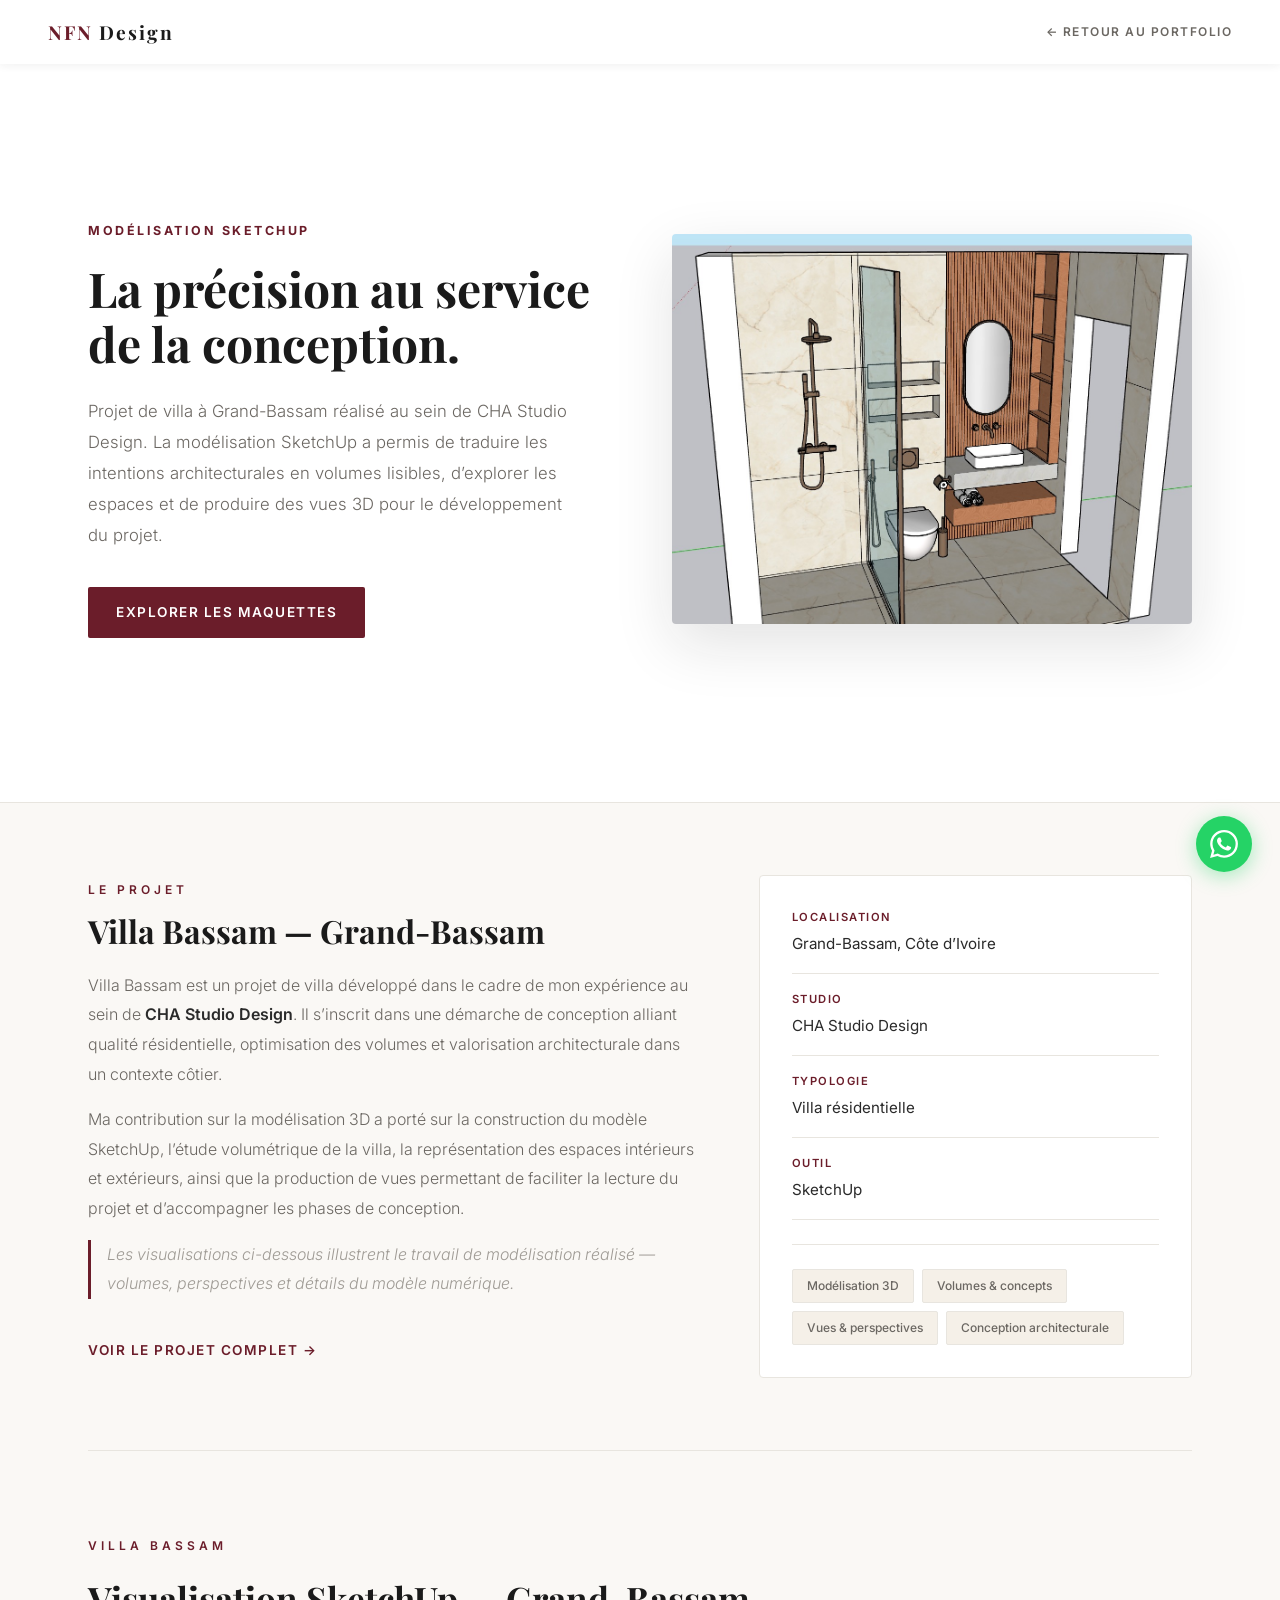
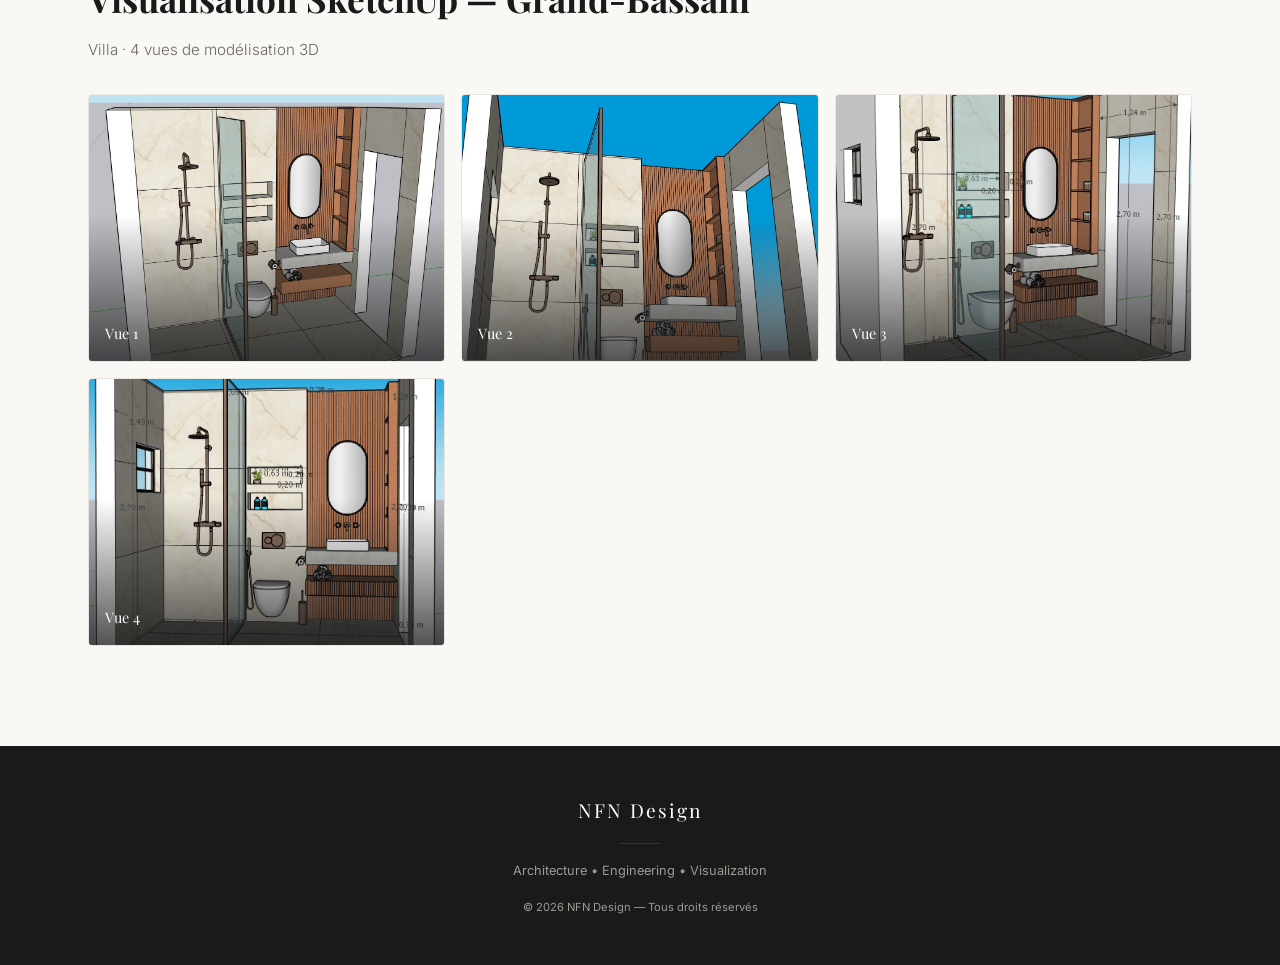
==== modelisation.html @ b58ae5bc "Add NFN Design portfolio site with project pages and assets. Co-authored-by: Cursor <cursoragent@cur" ====
<!DOCTYPE html>
<html lang="fr">
<head>
<meta charset="UTF-8">
<meta name="viewport" content="width=device-width, initial-scale=1.0">
<title>Modélisation SketchUp | NFN Design</title>
<meta name="description" content="Modélisation 3D SketchUp — Villa Bassam. NFN Design, Ndeye Fatim Ndoye.">
<link rel="preconnect" href="https://fonts.googleapis.com">
<link rel="preconnect" href="https://fonts.gstatic.com" crossorigin>
<link href="https://fonts.googleapis.com/css2?family=Playfair+Display:ital,wght@0,400;0,600;0,700;1,400&family=Inter:wght@300;400;500;600;700&display=swap" rel="stylesheet">
<link rel="stylesheet" href="css/modelisation.css">
</head>
<body>

<nav class="nav">
  <a href="index.html" class="nav-logo">NFN <span>Design</span></a>
  <a href="index.html#portfolio" class="nav-back">← Retour au portfolio</a>
</nav>

<header class="model-hero">
  <div class="model-hero-inner">
    <div class="model-hero-text">
      <span class="model-hero-eyebrow">Modélisation SketchUp</span>
      <h1 class="model-hero-title">La précision au service de la conception.</h1>
      <p class="model-hero-desc">
        Projet de villa à Grand-Bassam réalisé au sein de CHA Studio Design. La modélisation SketchUp a permis de traduire les intentions architecturales en volumes lisibles, d’explorer les espaces et de produire des vues 3D pour le développement du projet.
      </p>
      <a href="#maquettes" class="model-hero-cta">Explorer les maquettes</a>
    </div>
    <div class="model-hero-visual">
      <img src="images/autres%20projets/Villa%20Bassam/VISUALISATION%20SKETCHUP/sketchup-1.jpeg" alt="Villa Bassam — modélisation SketchUp">
    </div>
  </div>
</header>

<main class="model-body" id="maquettes">
  <section class="model-about">
    <div class="model-about-grid">
      <div class="model-about-text">
        <div class="section-label">Le projet</div>
        <h2>Villa Bassam — Grand-Bassam</h2>
        <p>
          Villa Bassam est un projet de villa développé dans le cadre de mon expérience au sein de <strong>CHA Studio Design</strong>. Il s’inscrit dans une démarche de conception alliant qualité résidentielle, optimisation des volumes et valorisation architecturale dans un contexte côtier.
        </p>
        <p>
          Ma contribution sur la modélisation 3D a porté sur la construction du modèle SketchUp, l’étude volumétrique de la villa, la représentation des espaces intérieurs et extérieurs, ainsi que la production de vues permettant de faciliter la lecture du projet et d’accompagner les phases de conception.
        </p>
        <p class="model-about-note">
          Les visualisations ci-dessous illustrent le travail de modélisation réalisé — volumes, perspectives et détails du modèle numérique.
        </p>
        <a href="projet.html?p=villa-bassam" class="model-about-link">Voir le projet complet →</a>
      </div>
      <div class="model-about-meta">
        <div class="model-meta-item">
          <span class="model-meta-label">Localisation</span>
          <span class="model-meta-value">Grand-Bassam, Côte d’Ivoire</span>
        </div>
        <div class="model-meta-item">
          <span class="model-meta-label">Studio</span>
          <span class="model-meta-value">CHA Studio Design</span>
        </div>
        <div class="model-meta-item">
          <span class="model-meta-label">Typologie</span>
          <span class="model-meta-value">Villa résidentielle</span>
        </div>
        <div class="model-meta-item">
          <span class="model-meta-label">Outil</span>
          <span class="model-meta-value">SketchUp</span>
        </div>
        <div class="model-missions">
          <span class="model-mission-tag">Modélisation 3D</span>
          <span class="model-mission-tag">Volumes &amp; concepts</span>
          <span class="model-mission-tag">Vues &amp; perspectives</span>
          <span class="model-mission-tag">Conception architecturale</span>
        </div>
      </div>
    </div>
  </section>

  <section class="model-section">
    <div class="model-section-header">
      <div class="section-label">Villa Bassam</div>
      <h2>Visualisation SketchUp — Grand-Bassam</h2>
      <p>Villa · 4 vues de modélisation 3D</p>
    </div>
    <div class="gallery-grid gallery-grid--3" id="gallery-bassam"></div>
  </section>
</main>

<footer class="footer">
  <div class="footer-name">NFN Design</div>
  <div class="footer-line"></div>
  <p class="footer-text">Architecture • Engineering • Visualization</p>
  <p class="footer-text" style="font-size:0.7rem;margin-top:16px;">&copy; 2026 NFN Design — Tous droits réservés</p>
</footer>

<div class="lightbox" id="lightbox" aria-hidden="true">
  <button class="lightbox-close" id="lightboxClose" aria-label="Fermer">&times;</button>
  <div class="lightbox-title" id="lightboxTitle"></div>
  <div class="lightbox-content">
    <img class="lightbox-img" id="lightboxImg" src="" alt="">
  </div>
  <div class="lightbox-controls">
    <button class="lightbox-btn" id="lightboxZoomOut" aria-label="Zoom arrière">−</button>
    <button class="lightbox-btn" id="lightboxZoomReset" aria-label="Réinitialiser">100%</button>
    <button class="lightbox-btn" id="lightboxZoomIn" aria-label="Zoom avant">+</button>
  </div>
</div>

<a href="https://wa.me/221772346735?text=Bonjour%20Ndeye%20Fatim%2C%20je%20souhaite%20discuter%20d%27un%20projet." class="whatsapp-float" target="_blank" rel="noopener noreferrer" aria-label="WhatsApp">
  <svg viewBox="0 0 24 24" xmlns="http://www.w3.org/2000/svg"><path d="M17.472 14.382c-.297-.149-1.758-.867-2.03-.967-.273-.099-.471-.148-.67.15-.197.297-.767.966-.94 1.164-.173.199-.347.223-.644.075-.297-.15-1.255-.463-2.39-1.475-.883-.788-1.48-1.761-1.653-2.059-.173-.297-.018-.458.13-.606.134-.133.298-.347.446-.52.149-.174.198-.298.298-.497.099-.198.05-.371-.025-.52-.075-.149-.669-1.612-.916-2.207-.242-.579-.487-.5-.669-.51-.173-.008-.371-.01-.57-.01-.198 0-.52.074-.792.372-.272.297-1.04 1.016-1.04 2.479 0 1.462 1.065 2.875 1.213 3.074.149.198 2.096 3.2 5.077 4.487.709.306 1.262.489 1.694.625.712.227 1.36.195 1.871.118.571-.085 1.758-.719 2.006-1.413.248-.694.248-1.289.173-1.413-.074-.124-.272-.198-.57-.347m-5.421 7.403h-.004a9.87 9.87 0 01-5.031-1.378l-.361-.214-3.741.982.998-3.648-.235-.374a9.86 9.86 0 01-1.51-5.26c.001-5.45 4.436-9.884 9.888-9.884 2.64 0 5.122 1.03 6.988 2.898a9.825 9.825 0 012.893 6.994c-.003 5.45-4.435 9.884-9.884 9.884m8.413-18.297A11.815 11.815 0 0012.05 0C5.495 0 .16 5.335.157 11.892c0 2.096.547 4.142 1.588 5.945L.057 24l6.305-1.654a11.882 11.882 0 005.683 1.448h.005c6.554 0 11.89-5.335 11.893-11.893a11.821 11.821 0 00-3.48-8.413z"/></svg>
</a>

<script src="js/modelisation-page.js"></script>
</body>
</html>
---- css/modelisation.css ----
*, *::before, *::after { margin: 0; padding: 0; box-sizing: border-box; }
:root {
  --bordeaux: #6B1D2A;
  --bordeaux-light: #8A2A3A;
  --sand: #D4C5A9;
  --beige: #F5F0E8;
  --off-white: #FAF8F5;
  --gray-light: #E8E5DF;
  --gray: #9E9A94;
  --gray-dark: #6B6762;
  --black: #1A1A1A;
  --black-light: #2A2A2A;
  --white: #FFFFFF;
  --font-serif: 'Playfair Display', Georgia, serif;
  --font-sans: 'Inter', -apple-system, BlinkMacSystemFont, 'Segoe UI', sans-serif;
  --transition: 0.4s cubic-bezier(0.25, 0.46, 0.45, 0.94);
  --shadow-md: 0 8px 30px rgba(26,26,26,0.08);
  --shadow-lg: 0 20px 60px rgba(26,26,26,0.12);
}
html { scroll-behavior: smooth; }
body {
  font-family: var(--font-sans);
  color: var(--black-light);
  background: var(--off-white);
  line-height: 1.7;
  -webkit-font-smoothing: antialiased;
}
a { text-decoration: none; color: inherit; }

.nav {
  position: fixed; top: 0; left: 0; right: 0; z-index: 1000;
  padding: 0 48px; height: 64px;
  display: flex; align-items: center; justify-content: space-between;
  background: rgba(255,255,255,0.95);
  backdrop-filter: blur(20px); -webkit-backdrop-filter: blur(20px);
  box-shadow: 0 2px 8px rgba(26,26,26,0.06);
}
.nav-logo {
  font-family: var(--font-serif);
  font-size: 1.2rem; font-weight: 700;
  color: var(--bordeaux); letter-spacing: 2px;
}
.nav-logo span { color: var(--black); }
.nav-back {
  font-size: 0.75rem; font-weight: 600; text-transform: uppercase;
  letter-spacing: 1.5px; color: var(--gray-dark);
  transition: color var(--transition);
}
.nav-back:hover { color: var(--bordeaux); }

/* Split hero — style SketchUp */
.model-hero {
  margin-top: 64px;
  background: var(--white);
  border-bottom: 1px solid var(--gray-light);
}
.model-hero-inner {
  max-width: 1200px; margin: 0 auto;
  display: grid; grid-template-columns: 1fr 1fr;
  gap: 64px; align-items: center;
  padding: 72px 48px 80px;
  min-height: min(82vh, 760px);
}
.model-hero-eyebrow {
  display: block;
  font-size: 0.78rem; font-weight: 700;
  text-transform: uppercase; letter-spacing: 2.5px;
  color: var(--bordeaux); margin-bottom: 20px;
}
.model-hero-title {
  font-family: var(--font-serif);
  font-size: clamp(2rem, 4vw, 3rem);
  font-weight: 700; line-height: 1.15;
  color: var(--black); margin-bottom: 24px;
}
.model-hero-desc {
  font-size: 1.05rem; font-weight: 300;
  color: var(--gray-dark); line-height: 1.85;
  max-width: 480px; margin-bottom: 36px;
}
.model-hero-cta {
  display: inline-flex; align-items: center; gap: 8px;
  padding: 14px 28px;
  background: var(--bordeaux); color: var(--white);
  font-size: 0.85rem; font-weight: 600;
  text-transform: uppercase; letter-spacing: 1.5px;
  border-radius: 2px;
  transition: all var(--transition);
}
.model-hero-cta:hover {
  background: var(--bordeaux-light);
  transform: translateY(-2px);
  box-shadow: 0 8px 24px rgba(107,29,42,0.25);
}
.model-hero-visual {
  position: relative;
}
.model-hero-visual img {
  width: 100%; height: auto; display: block;
  border-radius: 4px;
  box-shadow: var(--shadow-lg);
  object-fit: cover;
  aspect-ratio: 4/3;
}
.model-hero-visual::after {
  content: '';
  position: absolute; inset: 12px -12px -12px 12px;
  border: 1px solid var(--sand);
  border-radius: 4px; z-index: -1;
}

.model-body { padding: 0 48px 100px; max-width: 1200px; margin: 0 auto; }

.model-about {
  padding-top: 72px;
  border-bottom: 1px solid var(--gray-light);
  padding-bottom: 72px;
}
.model-about-grid {
  display: grid; grid-template-columns: 1.4fr 1fr;
  gap: 64px; align-items: start;
}
.model-about-text h2 {
  font-family: var(--font-serif);
  font-size: clamp(1.5rem, 2.5vw, 2rem);
  font-weight: 700; color: var(--black);
  margin-bottom: 20px; line-height: 1.2;
}
.model-about-text p {
  font-size: 1rem; font-weight: 300;
  color: var(--gray-dark); line-height: 1.85;
  margin-bottom: 16px;
}
.model-about-text p strong { font-weight: 600; color: var(--black-light); }
.model-about-note {
  font-style: italic; color: var(--gray) !important;
  padding-left: 16px; border-left: 3px solid var(--bordeaux);
  margin-top: 8px !important;
}
.model-about-link {
  display: inline-block; margin-top: 24px;
  font-size: 0.85rem; font-weight: 600;
  text-transform: uppercase; letter-spacing: 1.5px;
  color: var(--bordeaux);
  transition: color var(--transition);
}
.model-about-link:hover { color: var(--bordeaux-light); }
.model-about-meta {
  background: var(--white);
  border: 1px solid var(--gray-light);
  border-radius: 4px;
  padding: 32px;
}
.model-meta-item {
  display: flex; flex-direction: column; gap: 4px;
  padding-bottom: 16px; margin-bottom: 16px;
  border-bottom: 1px solid var(--gray-light);
}
.model-meta-item:last-of-type { border-bottom: none; margin-bottom: 0; padding-bottom: 0; }
.model-meta-label {
  font-size: 0.7rem; font-weight: 600;
  text-transform: uppercase; letter-spacing: 1.5px;
  color: var(--bordeaux);
}
.model-meta-value {
  font-size: 0.95rem; color: var(--black-light); font-weight: 400;
}
.model-missions {
  display: flex; flex-wrap: wrap; gap: 8px;
  margin-top: 24px; padding-top: 24px;
  border-top: 1px solid var(--gray-light);
}
.model-mission-tag {
  font-size: 0.75rem; font-weight: 500;
  padding: 6px 14px;
  background: var(--beige);
  border: 1px solid var(--gray-light);
  border-radius: 2px; color: var(--gray-dark);
}

.model-section { padding-top: 80px; }
.model-section-header { margin-bottom: 32px; }
.section-label {
  display: inline-block;
  font-size: 0.75rem; font-weight: 600; text-transform: uppercase;
  letter-spacing: 4px; color: var(--bordeaux); margin-bottom: 12px;
}
.model-section-header h2 {
  font-family: var(--font-serif);
  font-size: clamp(1.6rem, 3vw, 2.2rem);
  font-weight: 700; color: var(--black);
  margin-bottom: 8px;
}
.model-section-header p {
  font-size: 0.95rem; color: var(--gray-dark); font-weight: 300;
}

.gallery-grid {
  display: grid; grid-template-columns: repeat(4, 1fr);
  gap: 16px;
}
.gallery-grid--3 { grid-template-columns: repeat(3, 1fr); }
.gallery-item {
  position: relative; aspect-ratio: 4/3;
  border-radius: 4px; overflow: hidden;
  cursor: pointer; border: 1px solid var(--gray-light);
  background: var(--beige);
  transition: all var(--transition);
}
.gallery-item:hover { transform: translateY(-4px); box-shadow: var(--shadow-md); }
.gallery-item img {
  width: 100%; height: 100%; object-fit: cover; display: block;
  transition: transform 0.5s ease;
}
.gallery-item:hover img { transform: scale(1.05); }
.gallery-item-overlay {
  position: absolute; inset: 0;
  background: linear-gradient(to top, rgba(26,26,26,0.75) 0%, transparent 55%);
  display: flex; flex-direction: column; justify-content: flex-end;
  padding: 16px; pointer-events: none;
}
.gallery-item-overlay span {
  font-family: var(--font-serif); color: var(--white);
  font-size: 0.9rem;
}

.footer {
  background: var(--black); color: var(--sand);
  text-align: center; padding: 48px 24px;
}
.footer-name {
  font-family: var(--font-serif); font-size: 1.2rem;
  color: var(--white); letter-spacing: 2px; margin-bottom: 8px;
}
.footer-line { width: 40px; height: 1px; background: var(--bordeaux); margin: 16px auto; }
.footer-text { font-size: 0.8rem; color: var(--gray); }

.lightbox {
  position: fixed; inset: 0; z-index: 9999;
  background: rgba(26,26,26,0.95);
  display: flex; flex-direction: column; align-items: center; justify-content: center;
  opacity: 0; visibility: hidden; transition: opacity 0.3s ease;
}
.lightbox.open { opacity: 1; visibility: visible; }
.lightbox-content {
  max-width: 90vw; max-height: 75vh; overflow: auto;
  display: flex; align-items: center; justify-content: center;
}
.lightbox-img { max-width: 100%; max-height: 75vh; transition: transform 0.2s ease; }
.lightbox-close {
  position: absolute; top: 24px; right: 24px;
  width: 44px; height: 44px; border: 1px solid rgba(255,255,255,0.3);
  background: transparent; color: var(--white); font-size: 1.5rem;
  cursor: pointer; border-radius: 50%;
}
.lightbox-close:hover { background: var(--bordeaux); border-color: var(--bordeaux); }
.lightbox-title {
  position: absolute; top: 24px; left: 48px;
  color: var(--white); font-size: 0.9rem; font-weight: 500;
}
.lightbox-controls {
  position: absolute; bottom: 32px; left: 50%; transform: translateX(-50%);
  display: flex; gap: 8px;
}
.lightbox-btn {
  padding: 8px 16px; background: rgba(255,255,255,0.1);
  border: 1px solid rgba(255,255,255,0.3); color: var(--white);
  cursor: pointer; font-size: 0.85rem; border-radius: 2px;
}
.lightbox-btn:hover { background: var(--bordeaux); border-color: var(--bordeaux); }

.whatsapp-float {
  position: fixed; bottom: 28px; right: 28px; z-index: 900;
  width: 56px; height: 56px; background: #25D366; border-radius: 50%;
  display: flex; align-items: center; justify-content: center;
  box-shadow: 0 4px 20px rgba(37,211,102,0.4);
}
.whatsapp-float svg { width: 28px; height: 28px; fill: white; }

@media (max-width: 900px) {
  .model-hero-inner { grid-template-columns: 1fr; gap: 40px; min-height: auto; padding: 48px 24px 56px; }
  .model-hero-visual { order: -1; }
  .model-about-grid { grid-template-columns: 1fr; gap: 32px; }
  .model-about { padding-top: 48px; padding-bottom: 48px; }
  .gallery-grid { grid-template-columns: repeat(2, 1fr); }
  .model-body { padding: 0 24px 80px; }
  .nav { padding: 0 24px; }
}
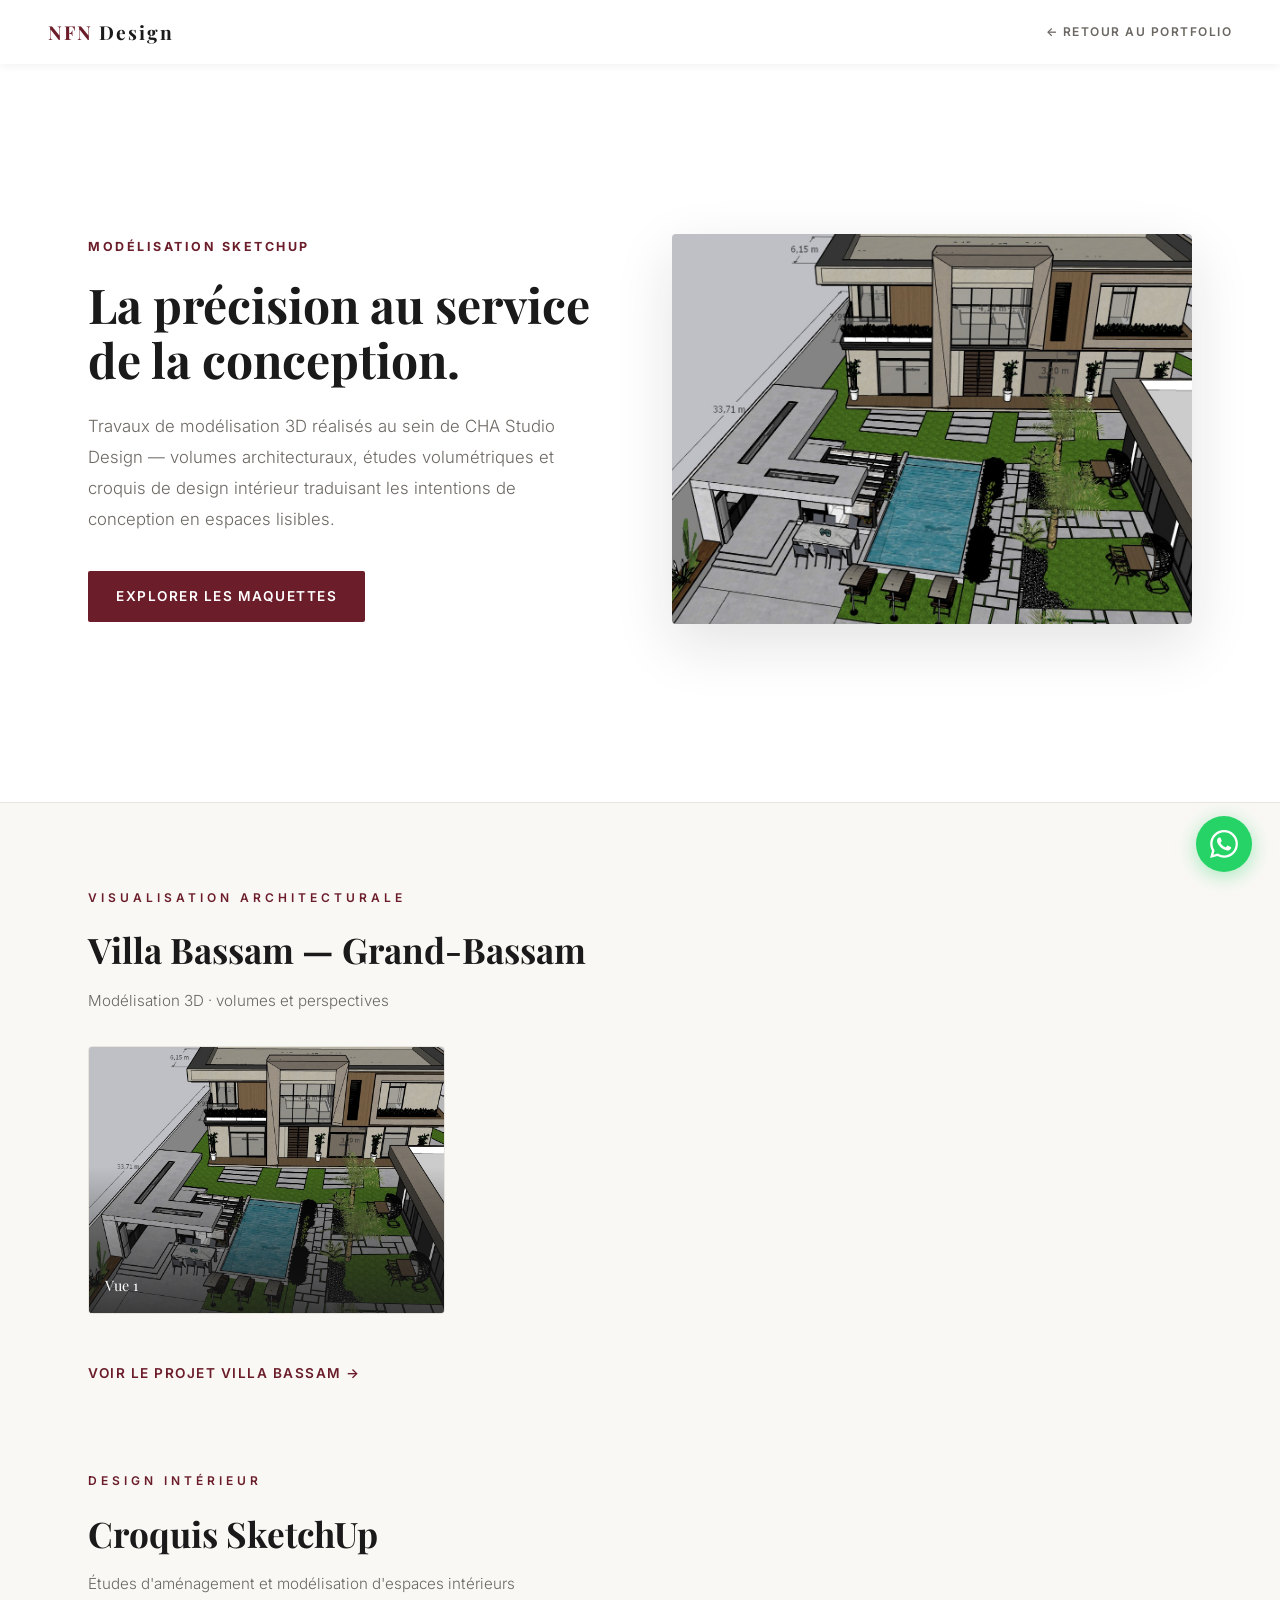
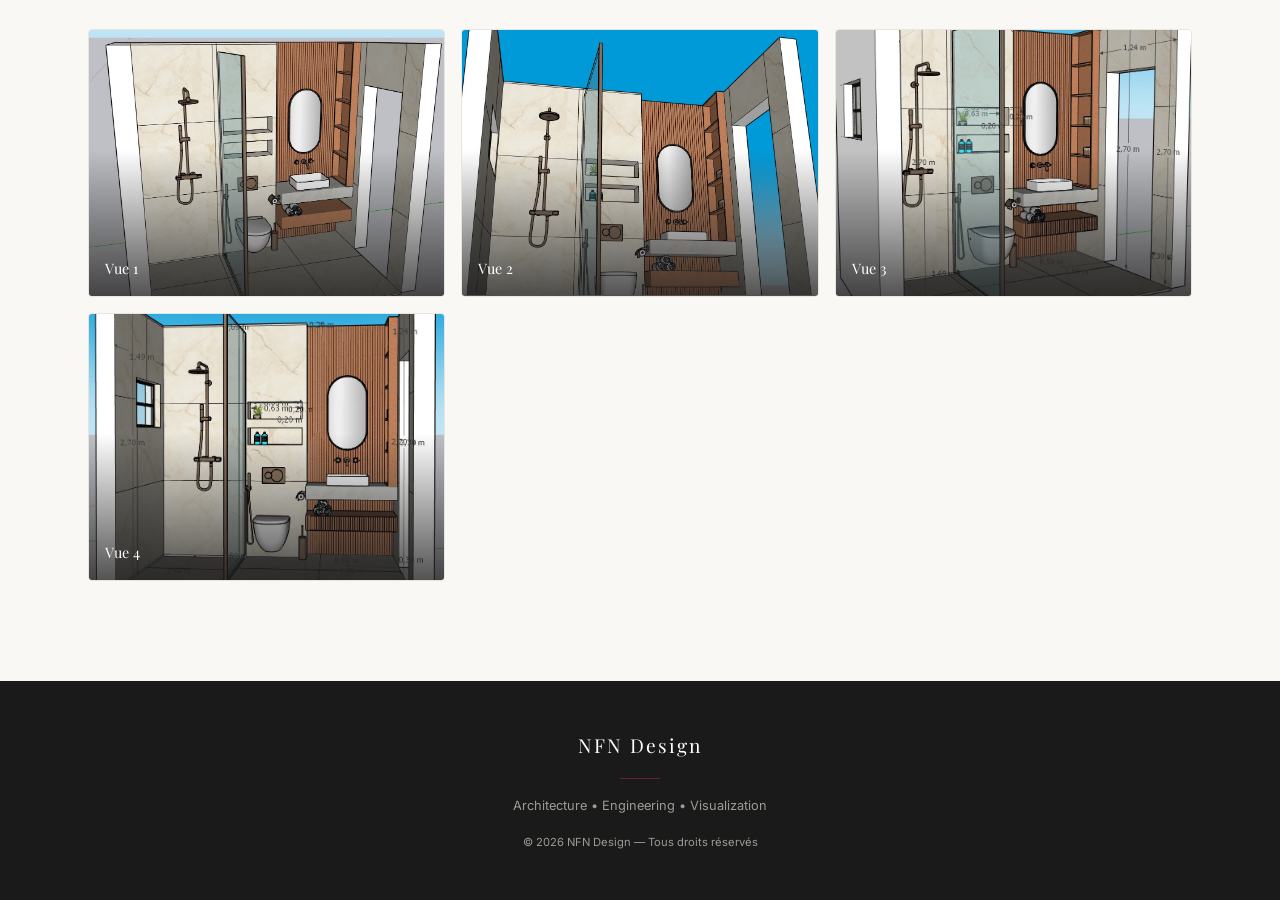
==== commit dd7a5f63: "Apply portfolio review feedback across pages and project data. Protect Green technical plans with li" ====
--- a/modelisation.html
+++ b/modelisation.html
@@ -4,7 +4,7 @@
 <meta charset="UTF-8">
 <meta name="viewport" content="width=device-width, initial-scale=1.0">
 <title>Modélisation SketchUp | NFN Design</title>
-<meta name="description" content="Modélisation 3D SketchUp — Villa Bassam. NFN Design, Ndeye Fatim Ndoye.">
+<meta name="description" content="Modélisation 3D SketchUp — volumes architecturaux et croquis design intérieur. NFN Design, Ndeye Fatim Ndoye.">
 <link rel="preconnect" href="https://fonts.googleapis.com">
 <link rel="preconnect" href="https://fonts.gstatic.com" crossorigin>
 <link href="https://fonts.googleapis.com/css2?family=Playfair+Display:ital,wght@0,400;0,600;0,700;1,400&family=Inter:wght@300;400;500;600;700&display=swap" rel="stylesheet">
@@ -23,67 +23,36 @@
       <span class="model-hero-eyebrow">Modélisation SketchUp</span>
       <h1 class="model-hero-title">La précision au service de la conception.</h1>
       <p class="model-hero-desc">
-        Projet de villa à Grand-Bassam réalisé au sein de CHA Studio Design. La modélisation SketchUp a permis de traduire les intentions architecturales en volumes lisibles, d’explorer les espaces et de produire des vues 3D pour le développement du projet.
+        Travaux de modélisation 3D réalisés au sein de CHA Studio Design — volumes architecturaux, études volumétriques et croquis de design intérieur traduisant les intentions de conception en espaces lisibles.
       </p>
       <a href="#maquettes" class="model-hero-cta">Explorer les maquettes</a>
     </div>
     <div class="model-hero-visual">
-      <img src="images/autres%20projets/Villa%20Bassam/VISUALISATION%20SKETCHUP/sketchup-1.jpeg" alt="Villa Bassam — modélisation SketchUp">
+      <img src="images/autres%20projets/Villa%20Bassam/rendu-1.jpeg" alt="Modélisation SketchUp — volumes architecturaux">
     </div>
   </div>
 </header>
 
 <main class="model-body" id="maquettes">
-  <section class="model-about">
-    <div class="model-about-grid">
-      <div class="model-about-text">
-        <div class="section-label">Le projet</div>
-        <h2>Villa Bassam — Grand-Bassam</h2>
-        <p>
-          Villa Bassam est un projet de villa développé dans le cadre de mon expérience au sein de <strong>CHA Studio Design</strong>. Il s’inscrit dans une démarche de conception alliant qualité résidentielle, optimisation des volumes et valorisation architecturale dans un contexte côtier.
-        </p>
-        <p>
-          Ma contribution sur la modélisation 3D a porté sur la construction du modèle SketchUp, l’étude volumétrique de la villa, la représentation des espaces intérieurs et extérieurs, ainsi que la production de vues permettant de faciliter la lecture du projet et d’accompagner les phases de conception.
-        </p>
-        <p class="model-about-note">
-          Les visualisations ci-dessous illustrent le travail de modélisation réalisé — volumes, perspectives et détails du modèle numérique.
-        </p>
-        <a href="projet.html?p=villa-bassam" class="model-about-link">Voir le projet complet →</a>
-      </div>
-      <div class="model-about-meta">
-        <div class="model-meta-item">
-          <span class="model-meta-label">Localisation</span>
-          <span class="model-meta-value">Grand-Bassam, Côte d’Ivoire</span>
-        </div>
-        <div class="model-meta-item">
-          <span class="model-meta-label">Studio</span>
-          <span class="model-meta-value">CHA Studio Design</span>
-        </div>
-        <div class="model-meta-item">
-          <span class="model-meta-label">Typologie</span>
-          <span class="model-meta-value">Villa résidentielle</span>
-        </div>
-        <div class="model-meta-item">
-          <span class="model-meta-label">Outil</span>
-          <span class="model-meta-value">SketchUp</span>
-        </div>
-        <div class="model-missions">
-          <span class="model-mission-tag">Modélisation 3D</span>
-          <span class="model-mission-tag">Volumes &amp; concepts</span>
-          <span class="model-mission-tag">Vues &amp; perspectives</span>
-          <span class="model-mission-tag">Conception architecturale</span>
-        </div>
-      </div>
+  <section class="model-section">
+    <div class="model-section-header">
+      <div class="section-label">Visualisation architecturale</div>
+      <h2>Villa Bassam — Grand-Bassam</h2>
+      <p>Modélisation 3D · volumes et perspectives</p>
     </div>
+    <div class="gallery-grid gallery-grid--3" id="gallery-archi"></div>
+    <p class="model-section-link-wrap">
+      <a href="projet.html?p=villa-bassam" class="model-about-link">Voir le projet Villa Bassam →</a>
+    </p>
   </section>
 
   <section class="model-section">
     <div class="model-section-header">
-      <div class="section-label">Villa Bassam</div>
-      <h2>Visualisation SketchUp — Grand-Bassam</h2>
-      <p>Villa · 4 vues de modélisation 3D</p>
+      <div class="section-label">Design intérieur</div>
+      <h2>Croquis SketchUp</h2>
+      <p>Études d'aménagement et modélisation d'espaces intérieurs</p>
     </div>
-    <div class="gallery-grid gallery-grid--3" id="gallery-bassam"></div>
+    <div class="gallery-grid gallery-grid--3" id="gallery-interior"></div>
   </section>
 </main>
 
--- a/css/modelisation.css
+++ b/css/modelisation.css
@@ -145,6 +145,7 @@
   transition: color var(--transition);
 }
 .model-about-link:hover { color: var(--bordeaux-light); }
+.model-section-link-wrap { margin-top: 24px; }
 .model-about-meta {
   background: var(--white);
   border: 1px solid var(--gray-light);
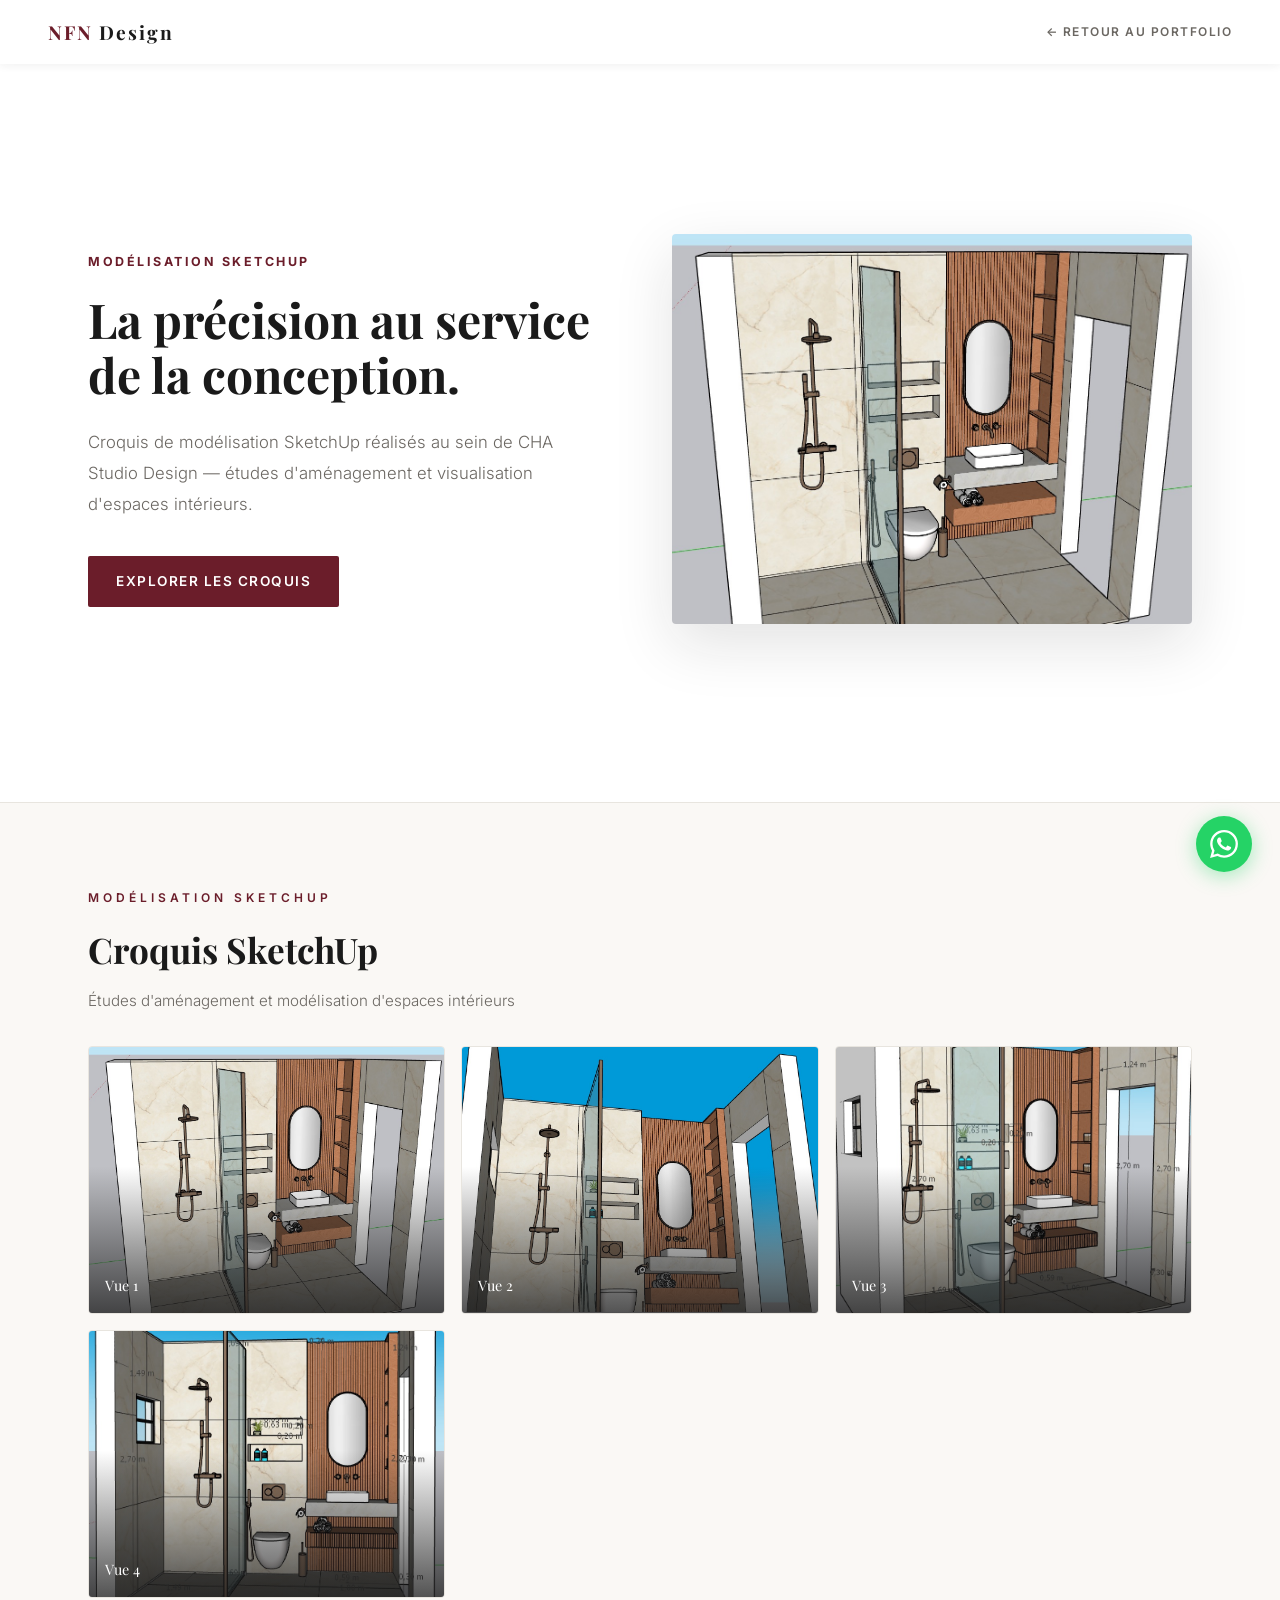
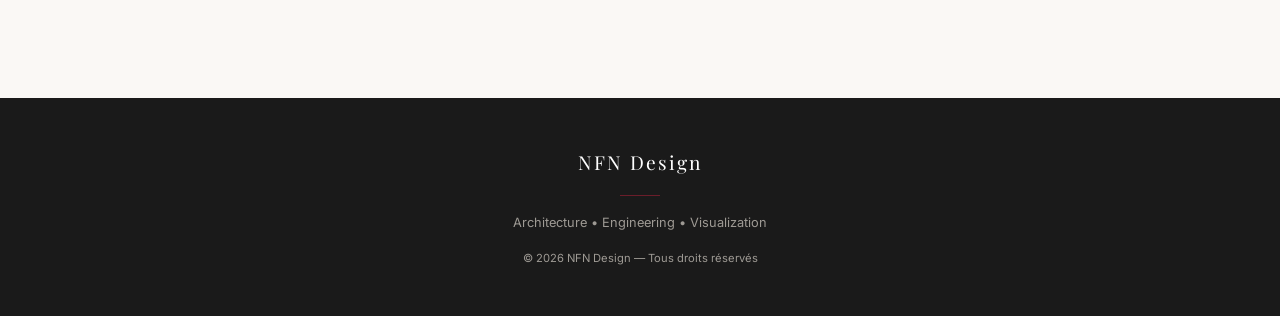
==== commit 9b6e669b: "Remove empty Plans section and simplify SketchUp page to croquis only. Drop the homepage architectur" ====
--- a/modelisation.html
+++ b/modelisation.html
@@ -4,7 +4,7 @@
 <meta charset="UTF-8">
 <meta name="viewport" content="width=device-width, initial-scale=1.0">
 <title>Modélisation SketchUp | NFN Design</title>
-<meta name="description" content="Modélisation 3D SketchUp — volumes architecturaux et croquis design intérieur. NFN Design, Ndeye Fatim Ndoye.">
+<meta name="description" content="Modélisation 3D SketchUp — croquis design intérieur. NFN Design, Ndeye Fatim Ndoye.">
 <link rel="preconnect" href="https://fonts.googleapis.com">
 <link rel="preconnect" href="https://fonts.gstatic.com" crossorigin>
 <link href="https://fonts.googleapis.com/css2?family=Playfair+Display:ital,wght@0,400;0,600;0,700;1,400&family=Inter:wght@300;400;500;600;700&display=swap" rel="stylesheet">
@@ -23,12 +23,12 @@
       <span class="model-hero-eyebrow">Modélisation SketchUp</span>
       <h1 class="model-hero-title">La précision au service de la conception.</h1>
       <p class="model-hero-desc">
-        Travaux de modélisation 3D réalisés au sein de CHA Studio Design — volumes architecturaux, études volumétriques et croquis de design intérieur traduisant les intentions de conception en espaces lisibles.
+        Croquis de modélisation SketchUp réalisés au sein de CHA Studio Design — études d'aménagement et visualisation d'espaces intérieurs.
       </p>
-      <a href="#maquettes" class="model-hero-cta">Explorer les maquettes</a>
+      <a href="#maquettes" class="model-hero-cta">Explorer les croquis</a>
     </div>
     <div class="model-hero-visual">
-      <img src="images/autres%20projets/Villa%20Bassam/rendu-1.jpeg" alt="Modélisation SketchUp — volumes architecturaux">
+      <img src="images/autres%20projets/Villa%20Bassam/VISUALISATION%20SKETCHUP/sketchup-1.jpeg" alt="Croquis SketchUp — design intérieur">
     </div>
   </div>
 </header>
@@ -36,23 +36,11 @@
 <main class="model-body" id="maquettes">
   <section class="model-section">
     <div class="model-section-header">
-      <div class="section-label">Visualisation architecturale</div>
-      <h2>Villa Bassam — Grand-Bassam</h2>
-      <p>Modélisation 3D · volumes et perspectives</p>
-    </div>
-    <div class="gallery-grid gallery-grid--3" id="gallery-archi"></div>
-    <p class="model-section-link-wrap">
-      <a href="projet.html?p=villa-bassam" class="model-about-link">Voir le projet Villa Bassam →</a>
-    </p>
-  </section>
-
-  <section class="model-section">
-    <div class="model-section-header">
-      <div class="section-label">Design intérieur</div>
+      <div class="section-label">Modélisation SketchUp</div>
       <h2>Croquis SketchUp</h2>
       <p>Études d'aménagement et modélisation d'espaces intérieurs</p>
     </div>
-    <div class="gallery-grid gallery-grid--3" id="gallery-interior"></div>
+    <div class="gallery-grid gallery-grid--3" id="gallery-sketchup"></div>
   </section>
 </main>
 
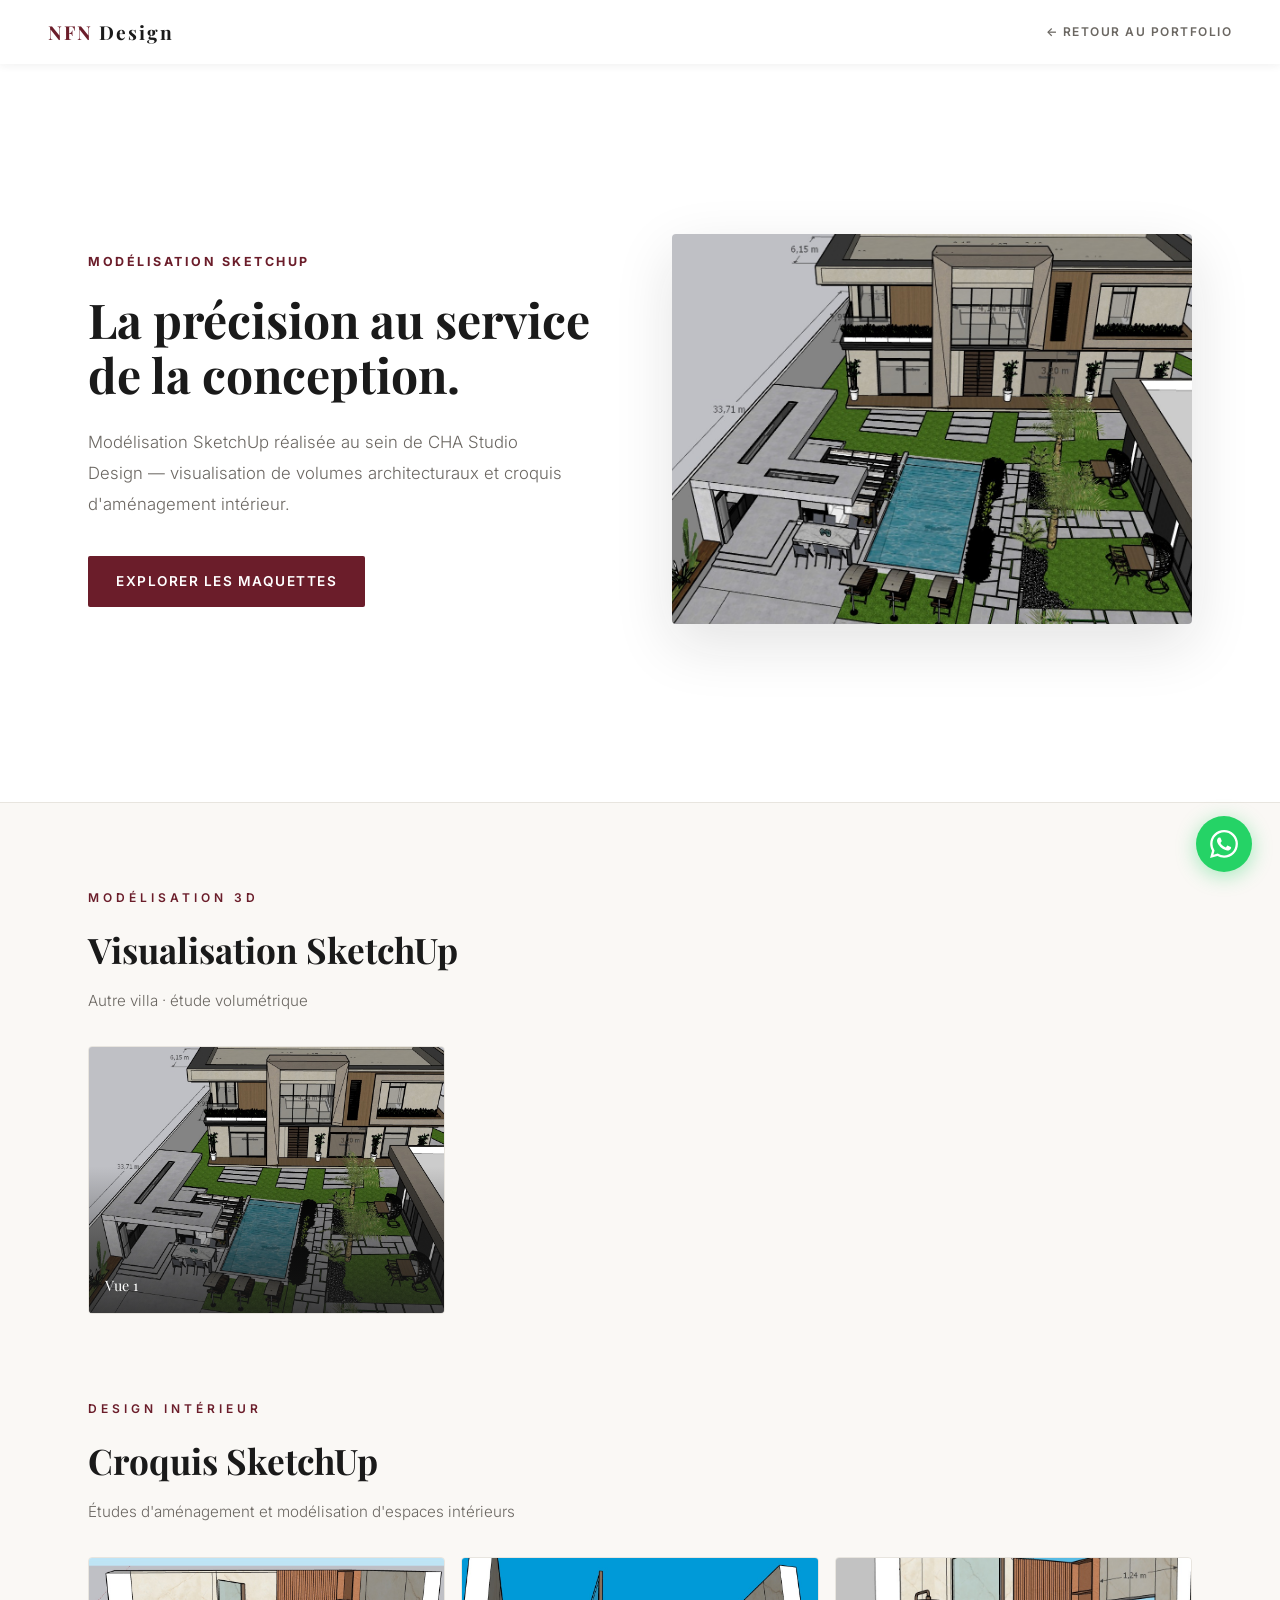
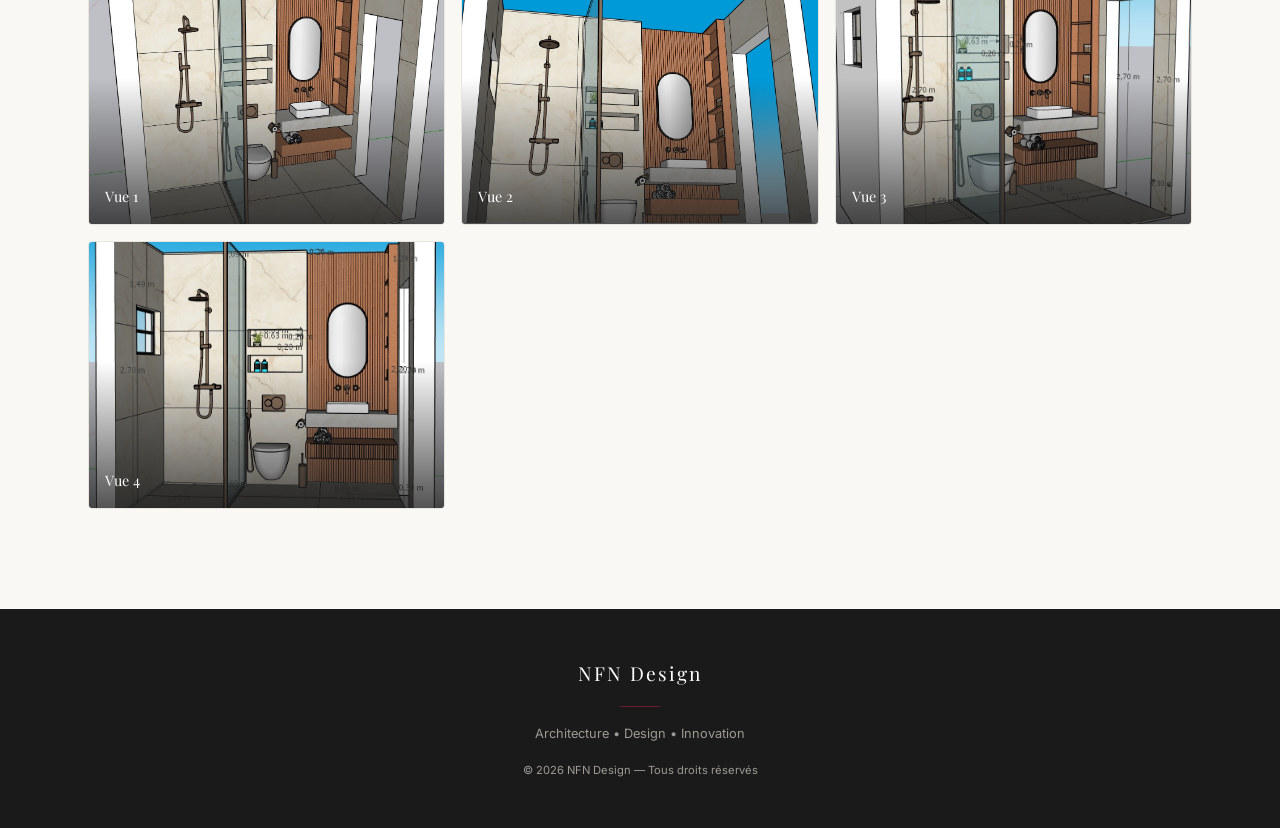
==== commit cb5e6224: "Polish contact branding, 3D section layout, and Villa Bassam content. Update tagline and social icon" ====
--- a/modelisation.html
+++ b/modelisation.html
@@ -4,7 +4,7 @@
 <meta charset="UTF-8">
 <meta name="viewport" content="width=device-width, initial-scale=1.0">
 <title>Modélisation SketchUp | NFN Design</title>
-<meta name="description" content="Modélisation 3D SketchUp — croquis design intérieur. NFN Design, Ndeye Fatim Ndoye.">
+<meta name="description" content="Modélisation 3D SketchUp — visualisation architecturale et croquis design intérieur. NFN Design, Ndeye Fatim Ndoye.">
 <link rel="preconnect" href="https://fonts.googleapis.com">
 <link rel="preconnect" href="https://fonts.gstatic.com" crossorigin>
 <link href="https://fonts.googleapis.com/css2?family=Playfair+Display:ital,wght@0,400;0,600;0,700;1,400&family=Inter:wght@300;400;500;600;700&display=swap" rel="stylesheet">
@@ -23,12 +23,12 @@
       <span class="model-hero-eyebrow">Modélisation SketchUp</span>
       <h1 class="model-hero-title">La précision au service de la conception.</h1>
       <p class="model-hero-desc">
-        Croquis de modélisation SketchUp réalisés au sein de CHA Studio Design — études d'aménagement et visualisation d'espaces intérieurs.
+        Modélisation SketchUp réalisée au sein de CHA Studio Design — visualisation de volumes architecturaux et croquis d'aménagement intérieur.
       </p>
-      <a href="#maquettes" class="model-hero-cta">Explorer les croquis</a>
+      <a href="#maquettes" class="model-hero-cta">Explorer les maquettes</a>
     </div>
     <div class="model-hero-visual">
-      <img src="images/autres%20projets/Villa%20Bassam/VISUALISATION%20SKETCHUP/sketchup-1.jpeg" alt="Croquis SketchUp — design intérieur">
+      <img src="images/autres%20projets/Villa%20Bassam/rendu-1.jpeg" alt="Visualisation SketchUp — volumes architecturaux">
     </div>
   </div>
 </header>
@@ -36,7 +36,16 @@
 <main class="model-body" id="maquettes">
   <section class="model-section">
     <div class="model-section-header">
-      <div class="section-label">Modélisation SketchUp</div>
+      <div class="section-label">Modélisation 3D</div>
+      <h2>Visualisation SketchUp</h2>
+      <p>Autre villa · étude volumétrique</p>
+    </div>
+    <div class="gallery-grid gallery-grid--3" id="gallery-volumes"></div>
+  </section>
+
+  <section class="model-section">
+    <div class="model-section-header">
+      <div class="section-label">Design intérieur</div>
       <h2>Croquis SketchUp</h2>
       <p>Études d'aménagement et modélisation d'espaces intérieurs</p>
     </div>
@@ -47,7 +56,7 @@
 <footer class="footer">
   <div class="footer-name">NFN Design</div>
   <div class="footer-line"></div>
-  <p class="footer-text">Architecture • Engineering • Visualization</p>
+  <p class="footer-text">Architecture • Design • Innovation</p>
   <p class="footer-text" style="font-size:0.7rem;margin-top:16px;">&copy; 2026 NFN Design — Tous droits réservés</p>
 </footer>
 
